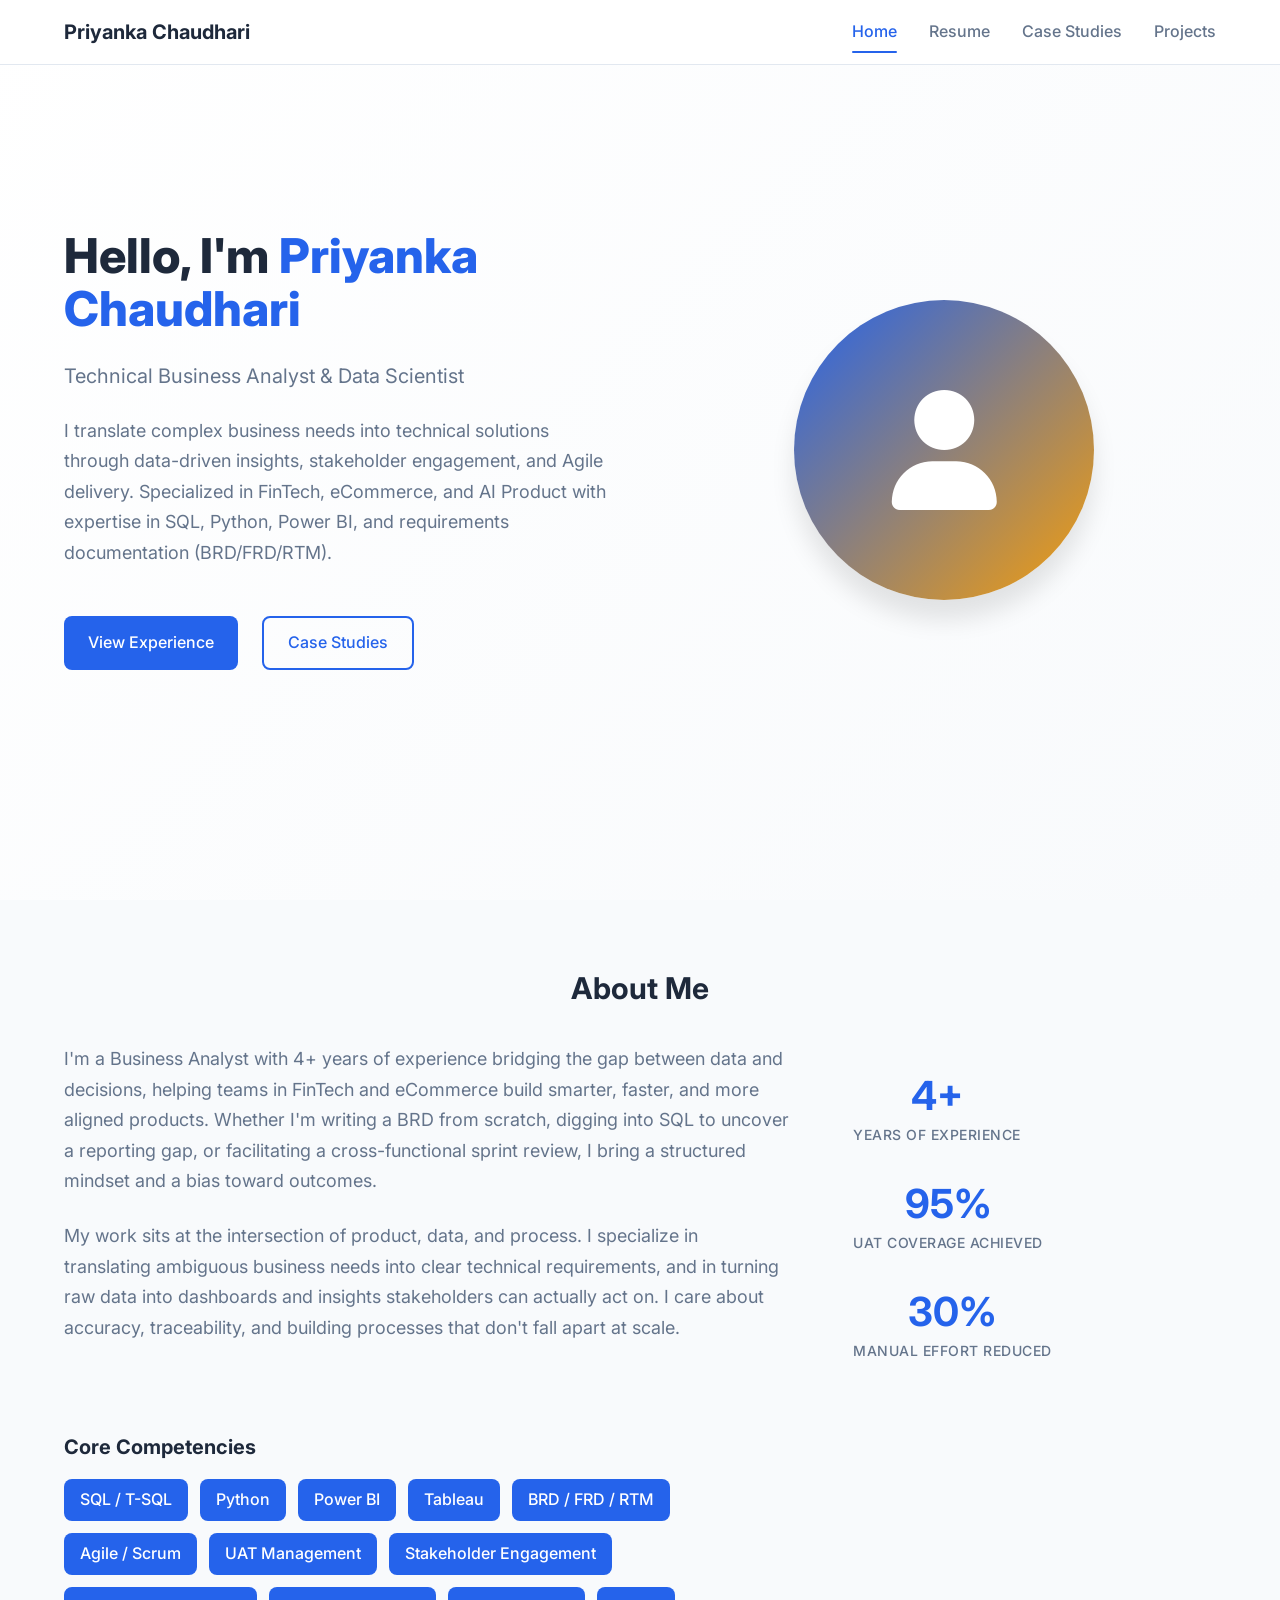
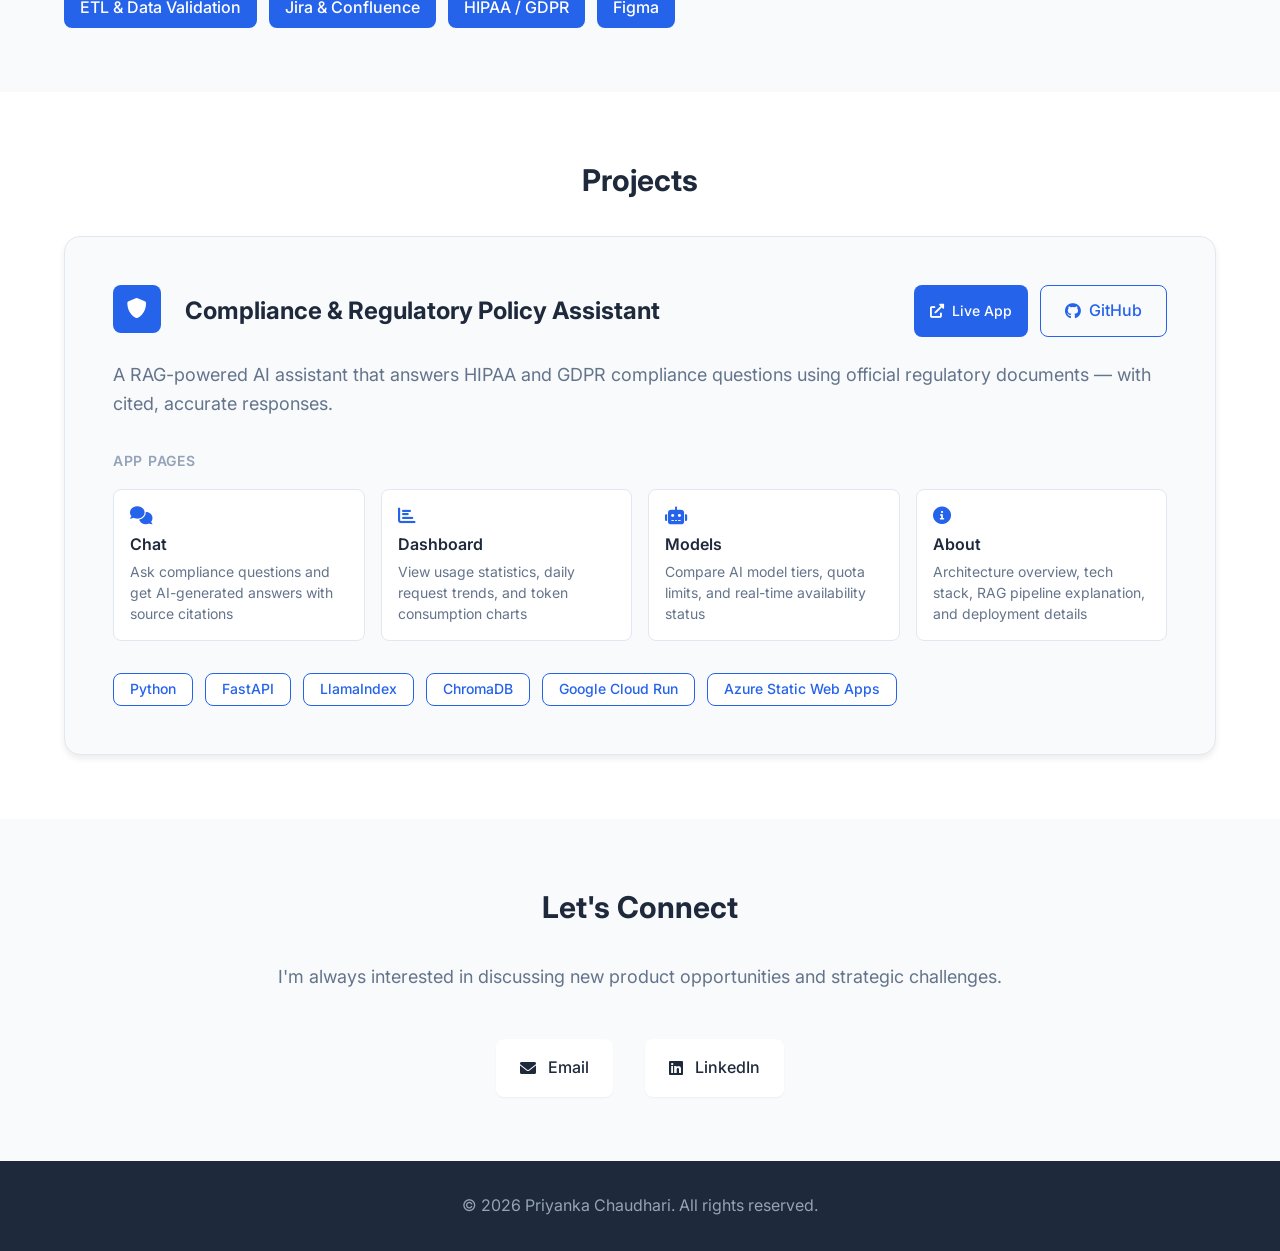
==== index.html @ 216ea52d "Add Compliance & Regulatory Policy Assistant project card" ====
﻿<!DOCTYPE html>
<html lang="en">
<head>
    <meta charset="UTF-8">
    <meta name="viewport" content="width=device-width, initial-scale=1.0">
    <title>Priyanka Chaudhari - Portfolio</title>
    <meta name="description" content="Portfolio website showcasing design work and expertise">
    
    <!-- Fonts -->
    <link href="https://fonts.googleapis.com/css2?family=Inter:wght@300;400;500;600;700&display=swap" rel="stylesheet">
    
    <!-- Icons -->
    <link href="https://cdnjs.cloudflare.com/ajax/libs/font-awesome/6.0.0/css/all.min.css" rel="stylesheet">
    
    <!-- Styles -->
    <link rel="stylesheet" href="css/style.css">
</head>
<body>
    <!-- Navigation -->
    <nav class="navbar">
        <div class="nav-container">
            <div class="nav-logo">
                <a href="index.html">Priyanka Chaudhari</a>
            </div>
            <div class="nav-menu" id="nav-menu">
                <a href="index.html" class="nav-link active">Home</a>
                <a href="resume.html" class="nav-link">Resume</a>
                <a href="case-studies.html" class="nav-link">Case Studies</a>
                <a href="#projects" class="nav-link">Projects</a>
            </div>
            <div class="hamburger" id="hamburger">
                <span class="bar"></span>
                <span class="bar"></span>
                <span class="bar"></span>
            </div>
        </div>
    </nav>

    <!-- Hero Section -->
    <section class="hero">
        <div class="hero-container">
            <div class="hero-content">
                <h1 class="hero-title">Hello, I'm <span class="highlight">Priyanka Chaudhari</span></h1>
                <p class="hero-subtitle">Technical Business Analyst & Data Scientist</p>
                <p class="hero-description">
                    I translate complex business needs into technical solutions through data-driven insights, stakeholder engagement, 
                    and Agile delivery. Specialized in FinTech, eCommerce, and AI Product with expertise in SQL, Python, Power BI, and 
                    requirements documentation (BRD/FRD/RTM).
                </p>
                <div class="hero-buttons">
                    <a href="resume.html" class="btn btn-primary">View Experience</a>
                    <a href="case-studies.html" class="btn btn-secondary">Case Studies</a>
                </div>
            </div>
            <div class="hero-image">
                <div class="profile-placeholder">
                    <i class="fas fa-user"></i>
                </div>
            </div>
        </div>
    </section>

    <!-- About Section -->
    <section class="about">
        <div class="container">
            <h2 class="section-title">About Me</h2>
            <div class="about-content">
                <div class="about-text">
                    <p>
                        I'm a Business Analyst with 4+ years of experience bridging the gap between data and decisions, helping teams in FinTech 
                        and eCommerce build smarter, faster, and more aligned products. Whether I'm writing a BRD from scratch, digging into SQL 
                        to uncover a reporting gap, or facilitating a cross-functional sprint review, I bring a structured mindset and a bias toward outcomes.
                    </p>
                    <p>
                        My work sits at the intersection of product, data, and process. I specialize in translating ambiguous business needs into clear 
                        technical requirements, and in turning raw data into dashboards and insights stakeholders can actually act on. I care about 
                        accuracy, traceability, and building processes that don't fall apart at scale.
                    </p>
                </div>
                <div class="about-stats">
                    <div class="stat-item">
                        <div class="stat-number">4+</div>
                        <div class="stat-label">Years of experience</div>
                    </div>
                    <div class="stat-item">
                        <div class="stat-number">95%</div>
                        <div class="stat-label">UAT coverage achieved</div>
                    </div>
                    <div class="stat-item">
                        <div class="stat-number">30%</div>
                        <div class="stat-label">Manual effort reduced</div>
                    </div>
                </div>
                <div class="skills">
                    <h3>Core Competencies</h3>
                    <div class="skill-tags">
                        <span class="skill-tag">SQL / T-SQL</span>
                        <span class="skill-tag">Python</span>
                        <span class="skill-tag">Power BI</span>
                        <span class="skill-tag">Tableau</span>
                        <span class="skill-tag">BRD / FRD / RTM</span>
                        <span class="skill-tag">Agile / Scrum</span>
                        <span class="skill-tag">UAT Management</span>
                        <span class="skill-tag">Stakeholder Engagement</span>
                        <span class="skill-tag">ETL &amp; Data Validation</span>
                        <span class="skill-tag">Jira &amp; Confluence</span>
                        <span class="skill-tag">HIPAA / GDPR</span>
                        <span class="skill-tag">Figma</span>
                    </div>
                </div>
            </div>
        </div>
    </section>

    <!-- Projects Section -->
    <section class="projects" id="projects">
        <div class="container">
            <h2 class="section-title">Projects</h2>
            <div class="projects-grid">

                <!-- Project: Compliance & Regulatory Policy Assistant -->
                <div class="project-card">
                    <div class="project-header">
                        <div class="project-icon">
                            <i class="fas fa-shield-alt"></i>
                        </div>
                        <div class="project-title-group">
                            <h3 class="project-title">Compliance &amp; Regulatory Policy Assistant</h3>
                            <div class="project-actions">
                                <a href="https://zealous-cliff-01e651f0f.7.azurestaticapps.net" target="_blank" rel="noopener noreferrer" class="btn btn-primary btn-sm">
                                    <i class="fas fa-external-link-alt"></i> Live App
                                </a>
                                <a href="https://github.com/chaudharisp/Compliance-AI" target="_blank" rel="noopener noreferrer" class="btn btn-outline btn-sm">
                                    <i class="fab fa-github"></i> GitHub
                                </a>
                            </div>
                        </div>
                    </div>

                    <p class="project-description">
                        A RAG-powered AI assistant that answers HIPAA and GDPR compliance questions using official regulatory documents &mdash; with cited, accurate responses.
                    </p>

                    <div class="project-subpages">
                        <h4 class="subpages-label">App Pages</h4>
                        <div class="subpages-grid">
                            <a href="https://zealous-cliff-01e651f0f.7.azurestaticapps.net/" target="_blank" rel="noopener noreferrer" class="subpage-link">
                                <i class="fas fa-comments"></i>
                                <span class="subpage-name">Chat</span>
                                <span class="subpage-desc">Ask compliance questions and get AI-generated answers with source citations</span>
                            </a>
                            <a href="https://zealous-cliff-01e651f0f.7.azurestaticapps.net/dashboard.html" target="_blank" rel="noopener noreferrer" class="subpage-link">
                                <i class="fas fa-chart-bar"></i>
                                <span class="subpage-name">Dashboard</span>
                                <span class="subpage-desc">View usage statistics, daily request trends, and token consumption charts</span>
                            </a>
                            <a href="https://zealous-cliff-01e651f0f.7.azurestaticapps.net/models.html" target="_blank" rel="noopener noreferrer" class="subpage-link">
                                <i class="fas fa-robot"></i>
                                <span class="subpage-name">Models</span>
                                <span class="subpage-desc">Compare AI model tiers, quota limits, and real-time availability status</span>
                            </a>
                            <a href="https://zealous-cliff-01e651f0f.7.azurestaticapps.net/about.html" target="_blank" rel="noopener noreferrer" class="subpage-link">
                                <i class="fas fa-info-circle"></i>
                                <span class="subpage-name">About</span>
                                <span class="subpage-desc">Architecture overview, tech stack, RAG pipeline explanation, and deployment details</span>
                            </a>
                        </div>
                    </div>

                    <div class="project-tech">
                        <span class="tech-tag">Python</span>
                        <span class="tech-tag">FastAPI</span>
                        <span class="tech-tag">LlamaIndex</span>
                        <span class="tech-tag">ChromaDB</span>
                        <span class="tech-tag">Google Cloud Run</span>
                        <span class="tech-tag">Azure Static Web Apps</span>
                    </div>
                </div>

            </div>
        </div>
    </section>

    <!-- Contact Section -->
    <section class="contact">
        <div class="container">
            <h2 class="section-title">Let's Connect</h2>
            <p class="contact-description">
                I'm always interested in discussing new product opportunities and strategic challenges.
            </p>
            <div class="contact-links">
                <a href="mailto:priyasc799@gmail.com" class="contact-link">
                    <i class="fas fa-envelope"></i>
                    Email
                </a>
                <a href="https://www.linkedin.com/in/priyanka-chaudhari29/" target="_blank" class="contact-link">
                    <i class="fab fa-linkedin"></i>
                    LinkedIn
                </a>
            </div>
        </div>
    </section>

    <!-- Footer -->
    <footer class="footer">
        <div class="container">
            <p>&copy; 2026 Priyanka Chaudhari. All rights reserved.</p>
        </div>
    </footer>

    <!-- Scripts -->
    <script src="js/script.js"></script>
</body>
</html>
---- css/style.css ----
/* Reset and Base Styles */
* {
    margin: 0;
    padding: 0;
    box-sizing: border-box;
}

:root {
    /* Colors */
    --primary-color: #2563eb;
    --primary-dark: #1d4ed8;
    --secondary-color: #64748b;
    --accent-color: #f59e0b;
    --text-primary: #1e293b;
    --text-secondary: #64748b;
    --text-muted: #94a3b8;
    --background: #ffffff;
    --background-alt: #f8fafc;
    --border-color: #e2e8f0;
    --success-color: #10b981;
    --error-color: #ef4444;
    
    /* Typography */
    --font-family: 'Inter', system-ui, -apple-system, sans-serif;
    --font-size-xs: 0.75rem;
    --font-size-sm: 0.875rem;
    --font-size-base: 1rem;
    --font-size-lg: 1.125rem;
    --font-size-xl: 1.25rem;
    --font-size-2xl: 1.5rem;
    --font-size-3xl: 1.875rem;
    --font-size-4xl: 2.25rem;
    --font-size-5xl: 3rem;
    
    /* Spacing */
    --spacing-xs: 0.5rem;
    --spacing-sm: 0.75rem;
    --spacing-md: 1rem;
    --spacing-lg: 1.5rem;
    --spacing-xl: 2rem;
    --spacing-2xl: 3rem;
    --spacing-3xl: 4rem;
    
    /* Layout */
    --container-max-width: 1200px;
    --border-radius: 0.5rem;
    --border-radius-lg: 1rem;
    --shadow-sm: 0 1px 2px rgba(0, 0, 0, 0.05);
    --shadow-md: 0 4px 6px rgba(0, 0, 0, 0.07);
    --shadow-lg: 0 10px 15px rgba(0, 0, 0, 0.1);
    --shadow-xl: 0 20px 25px rgba(0, 0, 0, 0.1);
    
    /* Transitions */
    --transition-fast: 0.15s ease-in-out;
    --transition-base: 0.25s ease-in-out;
    --transition-slow: 0.5s ease-in-out;
}

body {
    font-family: var(--font-family);
    font-size: var(--font-size-base);
    line-height: 1.6;
    color: var(--text-primary);
    background-color: var(--background);
}

/* Utility Classes */
.container {
    max-width: var(--container-max-width);
    margin: 0 auto;
    padding: 0 var(--spacing-lg);
}

.section-title {
    font-size: var(--font-size-3xl);
    font-weight: 700;
    color: var(--text-primary);
    margin-bottom: var(--spacing-xl);
    text-align: center;
}

.highlight {
    color: var(--primary-color);
}

/* Buttons */
.btn {
    display: inline-flex;
    align-items: center;
    gap: var(--spacing-xs);
    padding: var(--spacing-sm) var(--spacing-lg);
    font-size: var(--font-size-base);
    font-weight: 500;
    text-decoration: none;
    border: none;
    border-radius: var(--border-radius);
    cursor: pointer;
    transition: all var(--transition-base);
    text-align: center;
}

.btn-primary {
    background-color: var(--primary-color);
    color: white;
}

.btn-primary:hover {
    background-color: var(--primary-dark);
    transform: translateY(-1px);
    box-shadow: var(--shadow-md);
}

.btn-secondary {
    background-color: transparent;
    color: var(--primary-color);
    border: 2px solid var(--primary-color);
}

.btn-secondary:hover {
    background-color: var(--primary-color);
    color: white;
}

/* Navigation */
.navbar {
    position: fixed;
    top: 0;
    left: 0;
    right: 0;
    background: rgba(255, 255, 255, 0.95);
    backdrop-filter: blur(10px);
    border-bottom: 1px solid var(--border-color);
    z-index: 1000;
    padding: var(--spacing-md) 0;
}

.nav-container {
    max-width: var(--container-max-width);
    margin: 0 auto;
    padding: 0 var(--spacing-lg);
    display: flex;
    justify-content: space-between;
    align-items: center;
}

.nav-logo a {
    font-size: var(--font-size-xl);
    font-weight: 700;
    color: var(--text-primary);
    text-decoration: none;
}

.nav-menu {
    display: flex;
    gap: var(--spacing-xl);
}

.nav-link {
    color: var(--text-secondary);
    text-decoration: none;
    font-weight: 500;
    transition: color var(--transition-base);
    position: relative;
}

.nav-link:hover,
.nav-link.active {
    color: var(--primary-color);
}

.nav-link.active::after {
    content: '';
    position: absolute;
    bottom: -8px;
    left: 0;
    right: 0;
    height: 2px;
    background-color: var(--primary-color);
    border-radius: 1px;
}

.hamburger {
    display: none;
    flex-direction: column;
    cursor: pointer;
    gap: 4px;
}

.bar {
    width: 25px;
    height: 2px;
    background-color: var(--text-primary);
    transition: var(--transition-base);
}

/* Hero Section */
.hero {
    min-height: 100vh;
    display: flex;
    align-items: center;
    padding: var(--spacing-3xl) 0;
    background: linear-gradient(135deg, var(--background) 0%, var(--background-alt) 100%);
}

.hero-container {
    max-width: var(--container-max-width);
    margin: 0 auto;
    padding: 0 var(--spacing-lg);
    display: grid;
    grid-template-columns: 1fr 1fr;
    gap: var(--spacing-3xl);
    align-items: center;
}

.hero-title {
    font-size: var(--font-size-5xl);
    font-weight: 800;
    line-height: 1.1;
    margin-bottom: var(--spacing-lg);
}

.hero-subtitle {
    font-size: var(--font-size-xl);
    color: var(--text-secondary);
    margin-bottom: var(--spacing-lg);
}

.hero-description {
    font-size: var(--font-size-lg);
    color: var(--text-secondary);
    margin-bottom: var(--spacing-2xl);
    line-height: 1.7;
}

.hero-buttons {
    display: flex;
    gap: var(--spacing-lg);
}

.hero-image {
    display: flex;
    justify-content: center;
}

.profile-placeholder {
    width: 300px;
    height: 300px;
    background: linear-gradient(135deg, var(--primary-color), var(--accent-color));
    border-radius: 50%;
    display: flex;
    align-items: center;
    justify-content: center;
    font-size: 120px;
    color: white;
    box-shadow: var(--shadow-xl);
}

/* About Section */
.about {
    padding: var(--spacing-3xl) 0;
    background-color: var(--background-alt);
}

.about-content {
    display: grid;
    grid-template-columns: 2fr 1fr;
    gap: var(--spacing-3xl);
    margin-top: var(--spacing-xl);
}

.about-text p {
    font-size: var(--font-size-lg);
    color: var(--text-secondary);
    margin-bottom: var(--spacing-lg);
    line-height: 1.7;
}

.about-stats {
    display: flex;
    gap: var(--spacing-xl);
    margin-top: var(--spacing-xl);
    flex-wrap: wrap;
}

.about-stats .stat-item {
    text-align: center;
    min-width: 100px;
}

.about-stats .stat-number {
    font-size: 2.5rem;
    font-weight: 700;
    color: var(--primary-color);
    line-height: 1;
}

.about-stats .stat-label {
    font-size: var(--font-size-sm);
    color: var(--text-secondary);
    margin-top: 0.25rem;
}

.skills h3 {
    font-size: var(--font-size-xl);
    margin-bottom: var(--spacing-md);
    color: var(--text-primary);
}

.skill-tags {
    display: flex;
    flex-wrap: wrap;
    gap: var(--spacing-sm);
}

.skill-tag {
    background-color: var(--primary-color);
    color: white;
    padding: var(--spacing-xs) var(--spacing-md);
    border-radius: var(--border-radius);
    font-size: var(--font-size-base);
    font-weight: 500;
}

/* Featured Work Section */
.featured-work {
    padding: var(--spacing-3xl) 0;
}

.work-grid {
    display: grid;
    grid-template-columns: repeat(auto-fit, minmax(350px, 1fr));
    gap: var(--spacing-2xl);
    margin-top: var(--spacing-xl);
}

.work-item {
    background: var(--background);
    border-radius: var(--border-radius-lg);
    overflow: hidden;
    box-shadow: var(--shadow-md);
    transition: transform var(--transition-base);
}

.work-item:hover {
    transform: translateY(-4px);
    box-shadow: var(--shadow-xl);
}

.work-image {
    height: 200px;
    position: relative;
}

.work-placeholder {
    width: 100%;
    height: 100%;
    background: linear-gradient(135deg, var(--border-color), var(--background-alt));
    display: flex;
    align-items: center;
    justify-content: center;
    font-size: 40px;
    color: var(--text-muted);
}

.work-content {
    padding: var(--spacing-lg);
}

.work-content h3 {
    font-size: var(--font-size-xl);
    margin-bottom: var(--spacing-sm);
    color: var(--text-primary);
}

.work-content p {
    color: var(--text-secondary);
    line-height: 1.6;
}

/* Analytics Section */
.analytics {
    padding: var(--spacing-3xl) 0;
    background-color: var(--background);
}

.analytics-grid {
    display: grid;
    grid-template-columns: repeat(auto-fit, minmax(200px, 1fr));
    gap: var(--spacing-xl);
    margin-bottom: var(--spacing-3xl);
}

.stat-card {
    background: var(--background-alt);
    border-radius: var(--border-radius-lg);
    padding: var(--spacing-xl);
    text-align: center;
    box-shadow: var(--shadow-md);
    transition: transform var(--transition-base);
}

.stat-card:hover {
    transform: translateY(-2px);
    box-shadow: var(--shadow-lg);
}

.stat-number {
    font-size: var(--font-size-3xl);
    font-weight: 700;
    color: var(--primary-color);
    margin-bottom: var(--spacing-xs);
}

.stat-label {
    color: var(--text-secondary);
    font-size: var(--font-size-sm);
    font-weight: 500;
    text-transform: uppercase;
    letter-spacing: 0.5px;
}

.visitor-map {
    margin-top: var(--spacing-3xl);
}

.visitor-map h3 {
    text-align: center;
    margin-bottom: var(--spacing-xl);
    color: var(--text-primary);
}

.map-container {
    background: var(--background-alt);
    border-radius: var(--border-radius-lg);
    padding: var(--spacing-2xl);
    min-height: 400px;
    display: flex;
    align-items: center;
    justify-content: center;
}

.map-placeholder {
    text-align: center;
    color: var(--text-secondary);
}

.map-placeholder i {
    font-size: 4rem;
    margin-bottom: var(--spacing-lg);
    color: var(--primary-color);
}

.prd-link {
    color: var(--primary-color);
    text-decoration: none;
    font-weight: 500;
    font-size: var(--font-size-sm);
}

.prd-link:hover {
    text-decoration: underline;
}

.project-links {
    display: flex;
    flex-wrap: wrap;
    gap: 0.5rem;
    margin-top: 0.75rem;
}

/* Projects Section */
.projects {
    padding: var(--spacing-3xl) 0;
    background-color: var(--background);
}

.projects-grid {
    display: flex;
    flex-direction: column;
    gap: var(--spacing-2xl);
    margin-top: var(--spacing-xl);
}

.project-card {
    background: var(--background-alt);
    border-radius: var(--border-radius-lg);
    padding: var(--spacing-2xl);
    box-shadow: var(--shadow-md);
    border: 1px solid var(--border-color);
    transition: box-shadow var(--transition-base);
}

.project-card:hover {
    box-shadow: var(--shadow-xl);
}

.project-header {
    display: flex;
    align-items: flex-start;
    gap: var(--spacing-lg);
    margin-bottom: var(--spacing-lg);
}

.project-icon {
    flex-shrink: 0;
    width: 3rem;
    height: 3rem;
    background: var(--primary-color);
    border-radius: var(--border-radius);
    display: flex;
    align-items: center;
    justify-content: center;
    color: white;
    font-size: var(--font-size-xl);
}

.project-title-group {
    flex: 1;
    display: flex;
    align-items: center;
    flex-wrap: wrap;
    gap: var(--spacing-md);
}

.project-title {
    font-size: var(--font-size-2xl);
    font-weight: 700;
    color: var(--text-primary);
    flex: 1;
    min-width: 200px;
}

.project-actions {
    display: flex;
    gap: var(--spacing-sm);
    flex-shrink: 0;
}

.btn-sm {
    padding: 0.375rem var(--spacing-md);
    font-size: var(--font-size-sm);
}

.btn-outline {
    background: transparent;
    color: var(--primary-color);
    border: 1.5px solid var(--primary-color);
    display: inline-flex;
    align-items: center;
    gap: var(--spacing-xs);
    padding: var(--spacing-sm) var(--spacing-lg);
    font-size: var(--font-size-base);
    font-weight: 500;
    text-decoration: none;
    border-radius: var(--border-radius);
    cursor: pointer;
    transition: all var(--transition-base);
}

.btn-outline:hover {
    background: var(--primary-color);
    color: white;
}

.project-description {
    font-size: var(--font-size-lg);
    color: var(--text-secondary);
    line-height: 1.7;
    margin-bottom: var(--spacing-xl);
}

.project-subpages {
    margin-bottom: var(--spacing-xl);
}

.subpages-label {
    font-size: var(--font-size-sm);
    font-weight: 600;
    text-transform: uppercase;
    letter-spacing: 0.05em;
    color: var(--text-muted);
    margin-bottom: var(--spacing-md);
}

.subpages-grid {
    display: grid;
    grid-template-columns: repeat(auto-fit, minmax(220px, 1fr));
    gap: var(--spacing-md);
}

.subpage-link {
    display: flex;
    flex-direction: column;
    gap: 0.25rem;
    padding: var(--spacing-md);
    background: var(--background);
    border: 1px solid var(--border-color);
    border-radius: var(--border-radius);
    text-decoration: none;
    transition: all var(--transition-base);
}

.subpage-link:hover {
    border-color: var(--primary-color);
    box-shadow: var(--shadow-md);
    transform: translateY(-2px);
}

.subpage-link i {
    font-size: var(--font-size-lg);
    color: var(--primary-color);
    margin-bottom: 0.25rem;
}

.subpage-name {
    font-size: var(--font-size-base);
    font-weight: 600;
    color: var(--text-primary);
}

.subpage-desc {
    font-size: var(--font-size-sm);
    color: var(--text-secondary);
    line-height: 1.5;
}

.project-tech {
    display: flex;
    flex-wrap: wrap;
    gap: var(--spacing-sm);
}

.tech-tag {
    background: var(--background);
    color: var(--primary-color);
    border: 1px solid var(--primary-color);
    padding: 0.25rem var(--spacing-md);
    border-radius: var(--border-radius);
    font-size: var(--font-size-sm);
    font-weight: 500;
}

/* Contact Section */
.contact {
    padding: var(--spacing-3xl) 0;
    background-color: var(--background-alt);
}

.contact-description {
    text-align: center;
    font-size: var(--font-size-lg);
    color: var(--text-secondary);
    margin-bottom: var(--spacing-2xl);
}

.contact-links {
    display: flex;
    justify-content: center;
    gap: var(--spacing-xl);
}

.contact-link {
    display: flex;
    align-items: center;
    gap: var(--spacing-sm);
    padding: var(--spacing-md) var(--spacing-lg);
    background: var(--background);
    color: var(--text-primary);
    text-decoration: none;
    border-radius: var(--border-radius);
    box-shadow: var(--shadow-sm);
    transition: all var(--transition-base);
    font-weight: 500;
}

.contact-link:hover {
    box-shadow: var(--shadow-md);
    transform: translateY(-2px);
    color: var(--primary-color);
}

/* Footer */
.footer {
    padding: var(--spacing-xl) 0;
    background-color: var(--text-primary);
    color: white;
    text-align: center;
}

.footer p {
    color: var(--text-muted);
}

/* Resume Styles */
.resume-header {
    padding: var(--spacing-3xl) 0 var(--spacing-2xl);
    background: linear-gradient(135deg, var(--primary-color), var(--primary-dark));
    color: white;
    margin-top: 80px;
}

.resume-intro {
    text-align: center;
}

.resume-intro h1 {
    font-size: var(--font-size-4xl);
    margin-bottom: var(--spacing-lg);
}

.resume-intro p {
    font-size: var(--font-size-lg);
    margin-bottom: var(--spacing-xl);
    opacity: 0.9;
}

.download-btn {
    background: rgba(255, 255, 255, 0.2);
    color: white;
    border: 2px solid rgba(255, 255, 255, 0.3);
}

.download-btn:hover {
    background: rgba(255, 255, 255, 0.3);
    border-color: rgba(255, 255, 255, 0.5);
}

.resume-content {
    padding: var(--spacing-3xl) 0;
}

.resume-grid {
    display: grid;
    grid-template-columns: 1fr 2fr;
    gap: var(--spacing-3xl);
}

.resume-section {
    margin-bottom: var(--spacing-2xl);
}

.resume-section:last-child {
    margin-bottom: 0;
}

.resume-section .section-title {
    font-size: var(--font-size-xl);
    margin-bottom: var(--spacing-lg);
    text-align: left;
    color: var(--primary-color);
    border-bottom: 2px solid var(--border-color);
    padding-bottom: var(--spacing-xs);
}

/* Resume Left Column */
.resume-left {
    background: var(--background-alt);
    padding: var(--spacing-2xl);
    border-radius: var(--border-radius-lg);
    height: fit-content;
}

.resume-name {
    font-size: var(--font-size-2xl);
    font-weight: 700;
    margin-bottom: var(--spacing-xs);
    text-align: center;
}

.resume-title {
    font-size: var(--font-size-lg);
    color: var(--text-secondary);
    text-align: center;
    margin-bottom: var(--spacing-xl);
}

.profile-photo .profile-placeholder {
    width: 150px;
    height: 150px;
    margin: 0 auto var(--spacing-lg);
    font-size: 60px;
}

.contact-info {
    margin-bottom: var(--spacing-xl);
}

.contact-item {
    display: flex;
    align-items: center;
    gap: var(--spacing-sm);
    margin-bottom: var(--spacing-sm);
    font-size: var(--font-size-sm);
    color: var(--text-secondary);
}

.contact-item i {
    width: 16px;
    color: var(--primary-color);
}

.skill-category {
    margin-bottom: var(--spacing-lg);
}

.skill-category h4 {
    font-size: var(--font-size-base);
    font-weight: 600;
    margin-bottom: var(--spacing-sm);
    color: var(--text-primary);
}

.skill-list {
    list-style: none;
}

.skill-list li {
    font-size: var(--font-size-sm);
    color: var(--text-secondary);
    margin-bottom: var(--spacing-xs);
    padding-left: var(--spacing-sm);
    position: relative;
}

.skill-list li::before {
    content: '•';
    color: var(--primary-color);
    position: absolute;
    left: 0;
}

.language-item {
    display: flex;
    justify-content: space-between;
    margin-bottom: var(--spacing-xs);
    font-size: var(--font-size-sm);
}

.language {
    color: var(--text-primary);
    font-weight: 500;
}

.proficiency {
    color: var(--text-secondary);
}

/* Resume Right Column */
.resume-right .resume-section p {
    color: var(--text-secondary);
    line-height: 1.7;
    margin-bottom: var(--spacing-lg);
}

.experience-item,
.education-item,
.certification-item,
.project-item {
    margin-bottom: var(--spacing-xl);
    padding-bottom: var(--spacing-lg);
    border-bottom: 1px solid var(--border-color);
}

.experience-item:last-child,
.education-item:last-child,
.certification-item:last-child,
.project-item:last-child {
    border-bottom: none;
    margin-bottom: 0;
}

.experience-header,
.education-header {
    display: flex;
    justify-content: space-between;
    align-items: flex-start;
    margin-bottom: var(--spacing-xs);
}

.job-title,
.degree,
.cert-name,
.project-name {
    font-size: var(--font-size-lg);
    font-weight: 600;
    color: var(--text-primary);
}

.job-period,
.education-period {
    font-size: var(--font-size-sm);
    color: var(--text-muted);
    font-weight: 500;
}

.company,
.school,
.cert-issuer {
    color: var(--text-secondary);
    margin-bottom: var(--spacing-sm);
    font-weight: 500;
}

.job-responsibilities {
    list-style: none;
    margin-top: var(--spacing-sm);
}

.job-responsibilities li {
    color: var(--text-secondary);
    margin-bottom: var(--spacing-xs);
    padding-left: var(--spacing-md);
    position: relative;
    line-height: 1.6;
}

.job-responsibilities li::before {
    content: '▸';
    color: var(--primary-color);
    position: absolute;
    left: 0;
}

.education-details {
    color: var(--text-muted);
    font-size: var(--font-size-sm);
    font-style: italic;
}

.project-description {
    color: var(--text-secondary);
    line-height: 1.6;
    margin-top: var(--spacing-xs);
}

/* Blog Styles */
.blog-header {
    padding: var(--spacing-3xl) 0 var(--spacing-2xl);
    background: linear-gradient(135deg, var(--background) 0%, var(--background-alt) 100%);
    margin-top: 80px;
}

.blog-intro {
    text-align: center;
}

.blog-intro h1 {
    font-size: var(--font-size-4xl);
    margin-bottom: var(--spacing-lg);
}

.blog-intro p {
    font-size: var(--font-size-lg);
    color: var(--text-secondary);
}

.blog-content {
    padding: var(--spacing-3xl) 0;
}

.blog-content .container {
    display: grid;
    grid-template-columns: 2fr 1fr;
    gap: var(--spacing-3xl);
}

.blog-grid {
    display: grid;
    gap: var(--spacing-2xl);
}

.blog-post {
    background: var(--background);
    border-radius: var(--border-radius-lg);
    overflow: hidden;
    box-shadow: var(--shadow-md);
    transition: transform var(--transition-base);
    display: grid;
    grid-template-columns: 300px 1fr;
    align-items: center;
}

.blog-post:hover {
    transform: translateY(-2px);
    box-shadow: var(--shadow-lg);
}

.blog-post.featured {
    grid-template-columns: 1fr;
    margin-bottom: var(--spacing-xl);
}

.post-image {
    height: 200px;
    position: relative;
}

.featured .post-image {
    height: 300px;
}

.post-placeholder {
    width: 100%;
    height: 100%;
    background: linear-gradient(135deg, var(--border-color), var(--background-alt));
    display: flex;
    align-items: center;
    justify-content: center;
    font-size: 40px;
    color: var(--text-muted);
}

.post-category {
    position: absolute;
    top: var(--spacing-md);
    left: var(--spacing-md);
    background: var(--primary-color);
    color: white;
    padding: var(--spacing-xs) var(--spacing-sm);
    border-radius: var(--border-radius);
    font-size: var(--font-size-xs);
    font-weight: 600;
    text-transform: uppercase;
}

.post-content {
    padding: var(--spacing-lg);
}

.post-meta {
    display: flex;
    gap: var(--spacing-lg);
    margin-bottom: var(--spacing-sm);
    font-size: var(--font-size-xs);
    color: var(--text-muted);
}

.post-meta span {
    display: flex;
    align-items: center;
    gap: var(--spacing-xs);
}

.post-title {
    margin-bottom: var(--spacing-sm);
}

.post-title a {
    color: var(--text-primary);
    text-decoration: none;
    font-weight: 600;
}

.featured .post-title {
    font-size: var(--font-size-2xl);
}

.blog-post:not(.featured) .post-title {
    font-size: var(--font-size-lg);
}

.post-title a:hover {
    color: var(--primary-color);
}

.post-excerpt {
    color: var(--text-secondary);
    line-height: 1.6;
    margin-bottom: var(--spacing-md);
}

.read-more {
    color: var(--primary-color);
    text-decoration: none;
    font-weight: 500;
    font-size: var(--font-size-sm);
    display: inline-flex;
    align-items: center;
    gap: var(--spacing-xs);
    transition: gap var(--transition-fast);
}

.read-more:hover {
    gap: var(--spacing-sm);
}

/* Blog Sidebar */
.blog-sidebar {
    background: var(--background-alt);
    padding: var(--spacing-2xl);
    border-radius: var(--border-radius-lg);
    height: fit-content;
}

.sidebar-widget {
    margin-bottom: var(--spacing-2xl);
}

.sidebar-widget:last-child {
    margin-bottom: 0;
}

.sidebar-widget h3 {
    font-size: var(--font-size-lg);
    margin-bottom: var(--spacing-lg);
    color: var(--text-primary);
}

.category-list,
.recent-posts {
    list-style: none;
}

.category-list li,
.recent-posts li {
    margin-bottom: var(--spacing-sm);
}

.category-list a {
    color: var(--text-secondary);
    text-decoration: none;
    display: flex;
    justify-content: space-between;
    padding: var(--spacing-xs) 0;
    transition: color var(--transition-base);
}

.category-list a:hover {
    color: var(--primary-color);
}

.count {
    color: var(--text-muted);
    font-size: var(--font-size-sm);
}

.recent-posts li {
    padding-bottom: var(--spacing-sm);
    border-bottom: 1px solid var(--border-color);
}

.recent-posts li:last-child {
    border-bottom: none;
    margin-bottom: 0;
}

.recent-posts a {
    color: var(--text-primary);
    text-decoration: none;
    font-weight: 500;
    font-size: var(--font-size-sm);
    line-height: 1.4;
}

.recent-posts a:hover {
    color: var(--primary-color);
}

.recent-date {
    color: var(--text-muted);
    font-size: var(--font-size-xs);
    display: block;
    margin-top: var(--spacing-xs);
}

.tag-cloud {
    display: flex;
    flex-wrap: wrap;
    gap: var(--spacing-xs);
}

.tag {
    background: var(--background);
    color: var(--text-secondary);
    padding: var(--spacing-xs) var(--spacing-sm);
    border-radius: var(--border-radius);
    text-decoration: none;
    font-size: var(--font-size-xs);
    transition: all var(--transition-base);
}

.tag:hover {
    background: var(--primary-color);
    color: white;
}

/* Newsletter Section */
.newsletter {
    padding: var(--spacing-3xl) 0;
    background: var(--primary-color);
    color: white;
}

.newsletter-content {
    text-align: center;
}

.newsletter h2 {
    font-size: var(--font-size-3xl);
    margin-bottom: var(--spacing-lg);
}

.newsletter p {
    font-size: var(--font-size-lg);
    margin-bottom: var(--spacing-2xl);
    opacity: 0.9;
}

.newsletter-form {
    display: flex;
    justify-content: center;
    gap: var(--spacing-md);
    max-width: 500px;
    margin: 0 auto;
}

.newsletter-form input {
    flex: 1;
    padding: var(--spacing-sm) var(--spacing-md);
    border: none;
    border-radius: var(--border-radius);
    font-size: var(--font-size-base);
}

.newsletter-form input:focus {
    outline: none;
    box-shadow: 0 0 0 3px rgba(255, 255, 255, 0.3);
}

.newsletter-form .btn {
    background: white;
    color: var(--primary-color);
}

.newsletter-form .btn:hover {
    background: var(--background-alt);
}

/* Responsive Design */
@media (max-width: 768px) {
    :root {
        --font-size-5xl: 2.25rem;
        --font-size-4xl: 1.875rem;
        --font-size-3xl: 1.5rem;
        --spacing-3xl: 2rem;
    }
    
    .hamburger {
        display: flex;
    }
    
    .nav-menu {
        position: fixed;
        top: 80px;
        left: -100%;
        width: 100%;
        height: calc(100vh - 80px);
        background: var(--background);
        flex-direction: column;
        align-items: center;
        justify-content: flex-start;
        padding-top: var(--spacing-3xl);
        transition: left var(--transition-base);
        box-shadow: var(--shadow-lg);
    }
    
    .nav-menu.active {
        left: 0;
    }
    
    .nav-link {
        font-size: var(--font-size-lg);
        padding: var(--spacing-md) 0;
    }
    
    .hero-container {
        grid-template-columns: 1fr;
        gap: var(--spacing-2xl);
        text-align: center;
    }
    
    .hero-buttons {
        justify-content: center;
        flex-wrap: wrap;
    }
    
    .about-content {
        grid-template-columns: 1fr;
        gap: var(--spacing-2xl);
    }
    
    .work-grid {
        grid-template-columns: 1fr;
    }
    
    .contact-links {
        flex-direction: column;
        align-items: center;
    }
    
    .resume-grid {
        grid-template-columns: 1fr;
        gap: var(--spacing-2xl);
    }
    
    .resume-left {
        order: 2;
    }
    
    .resume-right {
        order: 1;
    }
    
    .experience-header,
    .education-header {
        flex-direction: column;
        align-items: flex-start;
        gap: var(--spacing-xs);
    }
    
    .blog-content .container {
        grid-template-columns: 1fr;
    }
    
    .blog-sidebar {
        order: -1;
        margin-bottom: var(--spacing-2xl);
    }
    
    .blog-post {
        grid-template-columns: 1fr;
    }
    
    .post-image {
        height: 200px;
    }
    
    .newsletter-form {
        flex-direction: column;
        gap: var(--spacing-md);
    }
}

@media (max-width: 480px) {
    .container {
        padding: 0 var(--spacing-md);
    }
    
    .nav-container {
        padding: 0 var(--spacing-md);
    }
    
    .hero-title {
        font-size: var(--font-size-4xl);
    }
    
    .profile-placeholder {
        width: 250px;
        height: 250px;
        font-size: 100px;
    }
    
    .skill-tags {
        justify-content: center;
    }
    
    .resume-left {
        padding: var(--spacing-lg);
    }
    
    .blog-sidebar {
        padding: var(--spacing-lg);
    }
}

/* Map statistics styling */
.map-stats {
    display: flex;
    flex-direction: column;
    gap: 12px;
}

.country-stat {
    display: flex;
    justify-content: space-between;
    align-items: center;
    padding: 10px 15px;
    background: rgba(var(--accent-color-rgb), 0.1);
    border-radius: 6px;
    border-left: 3px solid var(--accent-color);
}

.country-stat .country {
    font-weight: 500;
}

.country-stat .percentage {
    font-weight: 600;
    color: var(--accent-color);
}

/* PRD Modal */
.prd-modal {
    position: fixed;
    top: 0;
    left: 0;
    width: 100vw;
    height: 100vh;
    background: rgba(0, 0, 0, 0.8);
    display: flex;
    align-items: center;
    justify-content: center;
    z-index: 1000;
    animation: fadeIn 0.3s ease;
}

.modal-content {
    background: var(--bg-color);
    border-radius: 12px;
    box-shadow: 0 20px 40px rgba(0, 0, 0, 0.3);
    max-width: 500px;
    width: 90%;
    max-height: 80vh;
    overflow: hidden;
    animation: slideIn 0.3s ease;
}

.modal-header {
    padding: 20px 25px;
    border-bottom: 1px solid var(--border-color);
    display: flex;
    justify-content: space-between;
    align-items: center;
    background: var(--surface-color);
}

.modal-header h3 {
    margin: 0;
    color: var(--text-primary);
}

.modal-close {
    background: none;
    border: none;
    font-size: 24px;
    cursor: pointer;
    color: var(--text-secondary);
    padding: 0;
    width: 30px;
    height: 30px;
    display: flex;
    align-items: center;
    justify-content: center;
    border-radius: 50%;
    transition: all 0.2s ease;
}

.modal-close:hover {
    background: var(--accent-color);
    color: white;
}

.modal-body {
    padding: 25px;
}

.modal-body h4 {
    margin: 0 0 15px 0;
    color: var(--accent-color);
}

.modal-body p {
    color: var(--text-secondary);
    line-height: 1.6;
    margin-bottom: 25px;
}

.prd-actions {
    display: flex;
    gap: 15px;
    flex-wrap: wrap;
}

.prd-actions .btn {
    flex: 1;
    min-width: 140px;
    text-align: center;
    padding: 12px 20px;
    text-decoration: none;
    border-radius: 6px;
    font-weight: 500;
    transition: all 0.2s ease;
    display: flex;
    align-items: center;
    justify-content: center;
    gap: 8px;
}

.prd-actions .btn-primary {
    background: var(--accent-color);
    color: white;
}

.prd-actions .btn-primary:hover {
    background: var(--accent-hover);
    transform: translateY(-2px);
}

.prd-actions .btn-secondary {
    background: var(--surface-color);
    color: var(--text-primary);
    border: 1px solid var(--border-color);
}

.prd-actions .btn-secondary:hover {
    background: var(--border-color);
    transform: translateY(-2px);
}

@keyframes fadeIn {
    from { opacity: 0; }
    to { opacity: 1; }
}

@keyframes slideIn {
    from { 
        opacity: 0;
        transform: translateY(-30px) scale(0.95);
    }
    to { 
        opacity: 1;
        transform: translateY(0) scale(1);
    }
}

/* Notification system */
.notification {
    position: fixed;
    top: 20px;
    right: 20px;
    background: var(--surface-color);
    border-radius: 8px;
    box-shadow: 0 4px 12px rgba(0, 0, 0, 0.2);
    z-index: 1001;
    min-width: 300px;
    max-width: 400px;
    animation: slideInRight 0.3s ease;
}

.notification-success {
    border-left: 4px solid #10b981;
}

.notification-error {
    border-left: 4px solid #ef4444;
}

.notification-info {
    border-left: 4px solid var(--accent-color);
}

.notification-content {
    padding: 15px 20px;
    display: flex;
    align-items: center;
    gap: 12px;
}

.notification-icon {
    font-size: 18px;
    flex-shrink: 0;
}

.notification-message {
    color: var(--text-primary);
    font-size: 14px;
    line-height: 1.4;
}

@keyframes slideInRight {
    from {
        opacity: 0;
        transform: translateX(100%);
    }
    to {
        opacity: 1;
        transform: translateX(0);
    }
}

/* Blog Post Page Styles */
.blog-post-page {
    padding: var(--spacing-2xl) 0;
}

.post-header {
    text-align: center;
    max-width: 800px;
    margin: 0 auto var(--spacing-3xl);
    padding: 0 var(--spacing-md);
}

.post-header .post-meta {
    display: flex;
    justify-content: center;
    gap: var(--spacing-lg);
    margin-bottom: var(--spacing-lg);
    font-size: var(--font-size-sm);
    color: var(--text-muted);
}

.post-header .post-category {
    position: static;
    background: var(--primary-color);
    color: white;
    padding: var(--spacing-xs) var(--spacing-md);
    border-radius: var(--border-radius);
    font-size: var(--font-size-xs);
    font-weight: 600;
    text-transform: uppercase;
}

.post-header .post-title {
    font-size: var(--font-size-4xl);
    font-weight: 700;
    color: var(--text-primary);
    margin-bottom: var(--spacing-md);
    line-height: 1.2;
}

.post-subtitle {
    font-size: var(--font-size-xl);
    color: var(--text-secondary);
    font-weight: 400;
    margin-bottom: var(--spacing-xl);
    line-height: 1.4;
}

.post-navigation {
    margin-top: var(--spacing-xl);
}

.back-to-blog {
    color: var(--primary-color);
    text-decoration: none;
    font-weight: 500;
    display: inline-flex;
    align-items: center;
    gap: var(--spacing-sm);
    transition: color var(--transition-fast);
}

.back-to-blog:hover {
    color: var(--primary-dark);
}

.post-content-wrapper {
    display: grid;
    grid-template-columns: 1fr 300px;
    gap: var(--spacing-3xl);
    max-width: var(--container-max-width);
    margin: 0 auto;
    padding: 0 var(--spacing-md);
}

.post-main-content {
    max-width: none;
}

.content-section {
    margin-bottom: var(--spacing-2xl);
}

.content-section h2 {
    font-size: var(--font-size-2xl);
    font-weight: 600;
    color: var(--text-primary);
    margin-bottom: var(--spacing-lg);
    line-height: 1.3;
}

.content-section h3 {
    font-size: var(--font-size-xl);
    font-weight: 600;
    color: var(--text-primary);
    margin-bottom: var(--spacing-md);
    margin-top: var(--spacing-xl);
}

.content-section h4 {
    font-size: var(--font-size-lg);
    font-weight: 600;
    color: var(--text-primary);
    margin-bottom: var(--spacing-sm);
    margin-top: var(--spacing-lg);
}

.content-section p {
    color: var(--text-secondary);
    line-height: 1.7;
    margin-bottom: var(--spacing-md);
    font-size: var(--font-size-base);
}

.content-section ul, .content-section ol {
    margin: var(--spacing-md) 0 var(--spacing-lg) var(--spacing-lg);
    color: var(--text-secondary);
    line-height: 1.6;
}

.content-section li {
    margin-bottom: var(--spacing-xs);
}

.content-section li strong {
    color: var(--text-primary);
}

.tip-box, .warning-box, .code-block {
    background: var(--background-alt);
    border-radius: var(--border-radius);
    padding: var(--spacing-lg);
    margin: var(--spacing-xl) 0;
    border-left: 4px solid var(--primary-color);
}

.tip-box h4, .warning-box h4, .code-block h4 {
    display: flex;
    align-items: center;
    gap: var(--spacing-sm);
    margin-bottom: var(--spacing-sm);
    color: var(--text-primary);
    font-size: var(--font-size-base);
}

.warning-box {
    border-left-color: var(--error-color);
    background: #fef2f2;
}

.code-block {
    border-left-color: var(--accent-color);
    font-family: 'Monaco', 'Menlo', 'Ubuntu Mono', monospace;
}

.post-sidebar {
    background: var(--background-alt);
    border-radius: var(--border-radius-lg);
    padding: var(--spacing-xl);
    height: fit-content;
    position: sticky;
    top: var(--spacing-xl);
}

.sidebar-section {
    margin-bottom: var(--spacing-xl);
}

.sidebar-section:last-child {
    margin-bottom: 0;
}

.sidebar-section h3 {
    font-size: var(--font-size-lg);
    font-weight: 600;
    color: var(--text-primary);
    margin-bottom: var(--spacing-md);
}

.table-of-contents, .related-posts, .tools-list {
    list-style: none;
    margin: 0;
    padding: 0;
}

.table-of-contents li, .related-posts li {
    margin-bottom: var(--spacing-xs);
}

.table-of-contents a, .related-posts a {
    color: var(--text-secondary);
    text-decoration: none;
    font-size: var(--font-size-sm);
    transition: color var(--transition-fast);
}

.table-of-contents a:hover, .related-posts a:hover {
    color: var(--primary-color);
}

.tools-list li {
    display: flex;
    align-items: center;
    gap: var(--spacing-sm);
    margin-bottom: var(--spacing-sm);
    font-size: var(--font-size-sm);
    color: var(--text-secondary);
}

.post-footer {
    max-width: var(--container-max-width);
    margin: var(--spacing-3xl) auto 0;
    padding: var(--spacing-xl) var(--spacing-md) 0;
    border-top: 1px solid var(--border-color);
}

.post-tags, .post-share {
    margin-bottom: var(--spacing-xl);
}

.post-tags h4, .post-share h4 {
    font-size: var(--font-size-base);
    font-weight: 600;
    color: var(--text-primary);
    margin-bottom: var(--spacing-sm);
}

.tag {
    display: inline-block;
    background: var(--background-alt);
    color: var(--text-secondary);
    padding: var(--spacing-xs) var(--spacing-sm);
    border-radius: var(--border-radius);
    font-size: var(--font-size-xs);
    margin-right: var(--spacing-xs);
    margin-bottom: var(--spacing-xs);
    text-decoration: none;
    transition: background var(--transition-fast);
}

.tag:hover {
    background: var(--border-color);
}

.share-buttons {
    display: flex;
    gap: var(--spacing-sm);
}

.share-btn {
    display: flex;
    align-items: center;
    justify-content: center;
    width: 40px;
    height: 40px;
    border-radius: 50%;
    text-decoration: none;
    color: white;
    transition: transform var(--transition-fast);
}

.share-btn:hover {
    transform: translateY(-2px);
}

.share-btn.twitter {
    background: #1da1f2;
}

.share-btn.linkedin {
    background: #0077b5;
}

.share-btn.facebook {
    background: #4267b2;
}

.post-navigation-footer {
    text-align: center;
    padding-top: var(--spacing-xl);
}

/* Responsive Design for Blog Posts */
@media (max-width: 1024px) {
    .post-content-wrapper {
        grid-template-columns: 1fr;
        gap: var(--spacing-xl);
    }
    
    .post-sidebar {
        position: static;
        order: -1;
    }
}

@media (max-width: 768px) {
    .post-header .post-title {
        font-size: var(--font-size-3xl);
    }
    
    .post-subtitle {
        font-size: var(--font-size-lg);
    }
    
    .post-header .post-meta {
        flex-direction: column;
        gap: var(--spacing-sm);
        align-items: center;
    }
    
    .content-section h2 {
        font-size: var(--font-size-xl);
    }
    
    .post-sidebar {
        padding: var(--spacing-md);
    }
    
    .share-buttons {
        justify-content: center;
    }
}
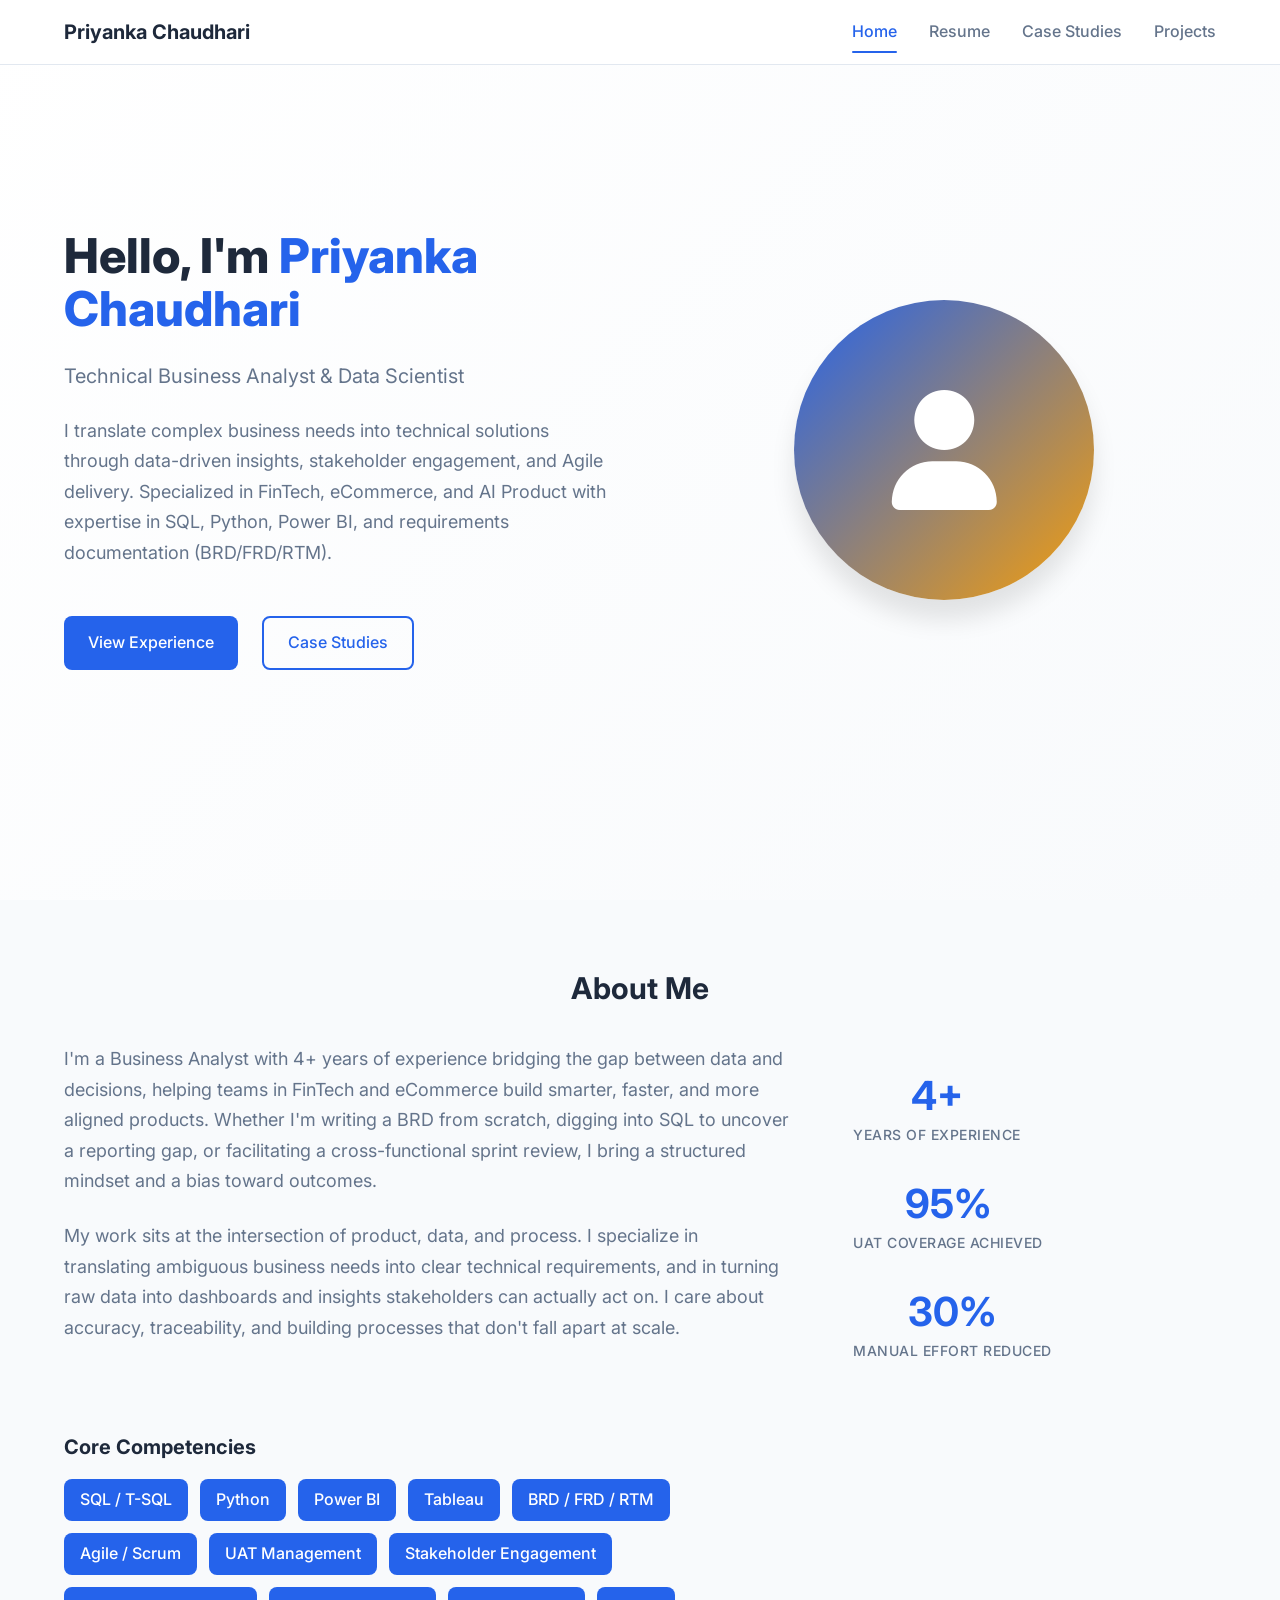
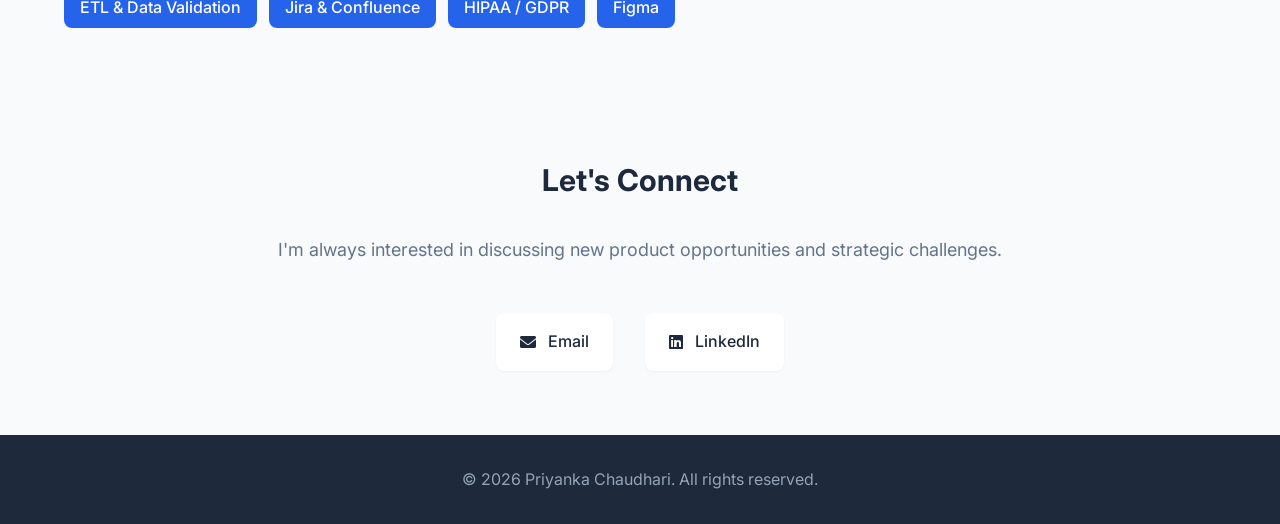
==== commit 2fd96d3e: "Move projects to dedicated projects.html page, add to nav on all pages" ====
--- a/index.html
+++ b/index.html
@@ -26,7 +26,7 @@
                 <a href="index.html" class="nav-link active">Home</a>
                 <a href="resume.html" class="nav-link">Resume</a>
                 <a href="case-studies.html" class="nav-link">Case Studies</a>
-                <a href="#projects" class="nav-link">Projects</a>
+                <a href="projects.html" class="nav-link">Projects</a>
             </div>
             <div class="hamburger" id="hamburger">
                 <span class="bar"></span>
@@ -112,75 +112,6 @@
         </div>
     </section>
 
-    <!-- Projects Section -->
-    <section class="projects" id="projects">
-        <div class="container">
-            <h2 class="section-title">Projects</h2>
-            <div class="projects-grid">
-
-                <!-- Project: Compliance & Regulatory Policy Assistant -->
-                <div class="project-card">
-                    <div class="project-header">
-                        <div class="project-icon">
-                            <i class="fas fa-shield-alt"></i>
-                        </div>
-                        <div class="project-title-group">
-                            <h3 class="project-title">Compliance &amp; Regulatory Policy Assistant</h3>
-                            <div class="project-actions">
-                                <a href="https://zealous-cliff-01e651f0f.7.azurestaticapps.net" target="_blank" rel="noopener noreferrer" class="btn btn-primary btn-sm">
-                                    <i class="fas fa-external-link-alt"></i> Live App
-                                </a>
-                                <a href="https://github.com/chaudharisp/Compliance-AI" target="_blank" rel="noopener noreferrer" class="btn btn-outline btn-sm">
-                                    <i class="fab fa-github"></i> GitHub
-                                </a>
-                            </div>
-                        </div>
-                    </div>
-
-                    <p class="project-description">
-                        A RAG-powered AI assistant that answers HIPAA and GDPR compliance questions using official regulatory documents &mdash; with cited, accurate responses.
-                    </p>
-
-                    <div class="project-subpages">
-                        <h4 class="subpages-label">App Pages</h4>
-                        <div class="subpages-grid">
-                            <a href="https://zealous-cliff-01e651f0f.7.azurestaticapps.net/" target="_blank" rel="noopener noreferrer" class="subpage-link">
-                                <i class="fas fa-comments"></i>
-                                <span class="subpage-name">Chat</span>
-                                <span class="subpage-desc">Ask compliance questions and get AI-generated answers with source citations</span>
-                            </a>
-                            <a href="https://zealous-cliff-01e651f0f.7.azurestaticapps.net/dashboard.html" target="_blank" rel="noopener noreferrer" class="subpage-link">
-                                <i class="fas fa-chart-bar"></i>
-                                <span class="subpage-name">Dashboard</span>
-                                <span class="subpage-desc">View usage statistics, daily request trends, and token consumption charts</span>
-                            </a>
-                            <a href="https://zealous-cliff-01e651f0f.7.azurestaticapps.net/models.html" target="_blank" rel="noopener noreferrer" class="subpage-link">
-                                <i class="fas fa-robot"></i>
-                                <span class="subpage-name">Models</span>
-                                <span class="subpage-desc">Compare AI model tiers, quota limits, and real-time availability status</span>
-                            </a>
-                            <a href="https://zealous-cliff-01e651f0f.7.azurestaticapps.net/about.html" target="_blank" rel="noopener noreferrer" class="subpage-link">
-                                <i class="fas fa-info-circle"></i>
-                                <span class="subpage-name">About</span>
-                                <span class="subpage-desc">Architecture overview, tech stack, RAG pipeline explanation, and deployment details</span>
-                            </a>
-                        </div>
-                    </div>
-
-                    <div class="project-tech">
-                        <span class="tech-tag">Python</span>
-                        <span class="tech-tag">FastAPI</span>
-                        <span class="tech-tag">LlamaIndex</span>
-                        <span class="tech-tag">ChromaDB</span>
-                        <span class="tech-tag">Google Cloud Run</span>
-                        <span class="tech-tag">Azure Static Web Apps</span>
-                    </div>
-                </div>
-
-            </div>
-        </div>
-    </section>
-
     <!-- Contact Section -->
     <section class="contact">
         <div class="container">
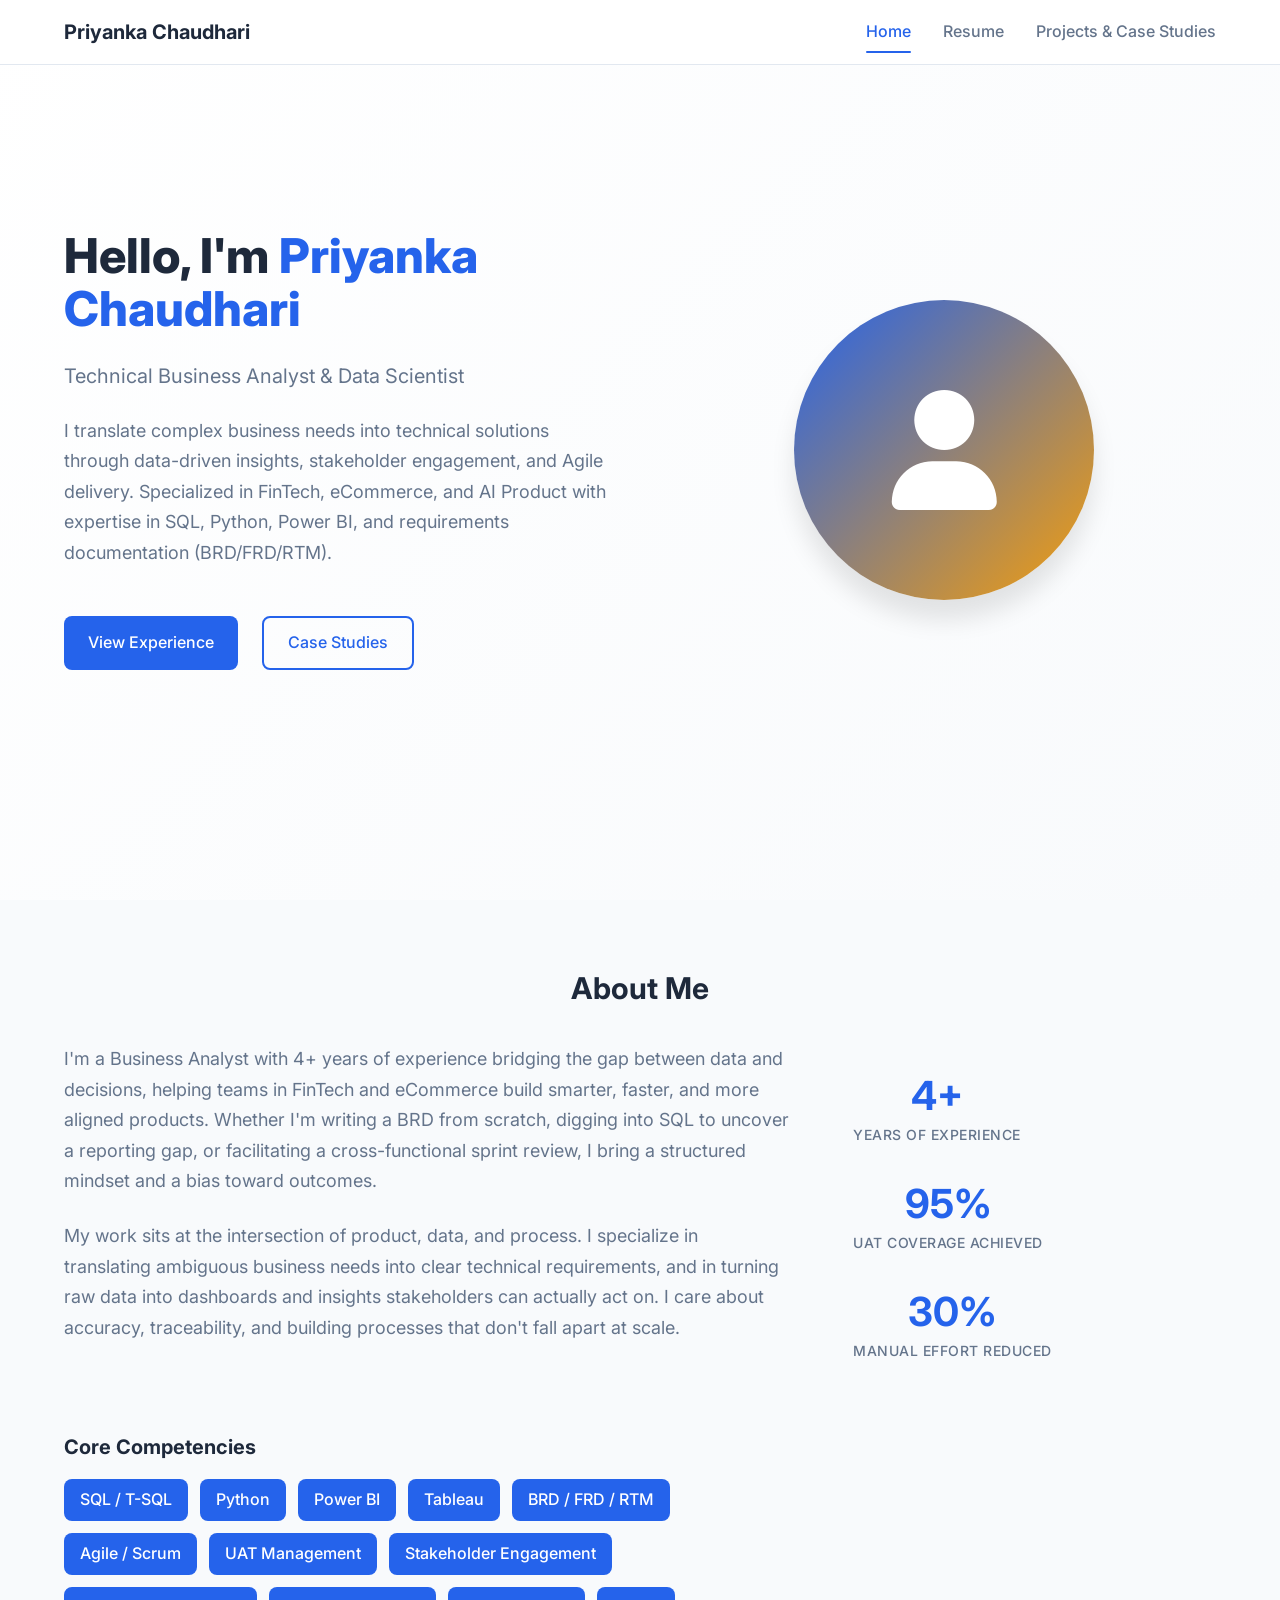
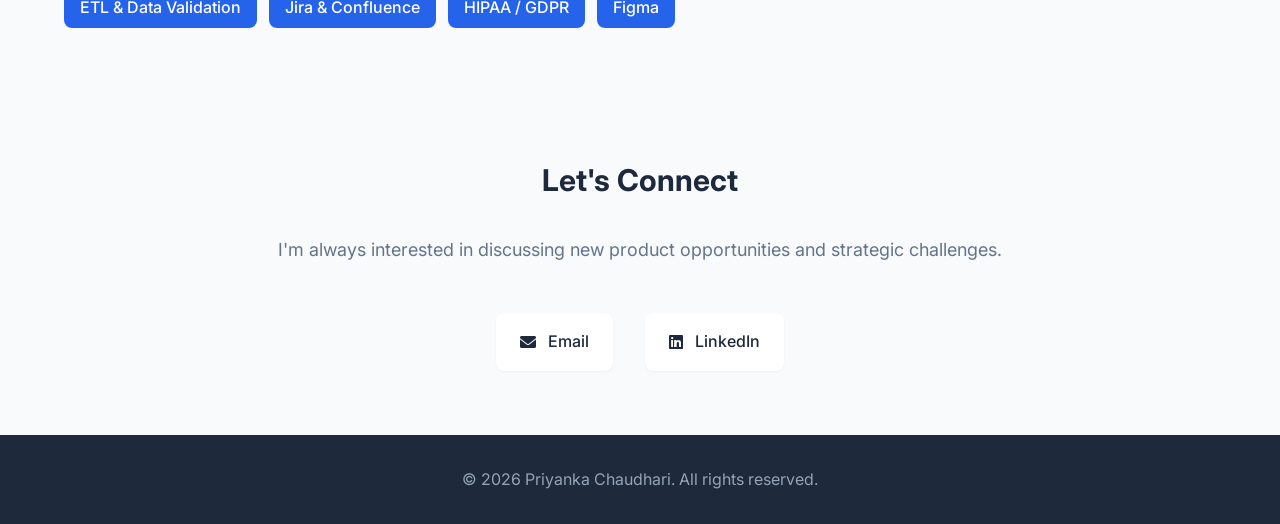
==== commit 9b9f831a: "Merge into Projects & Case Studies page, update nav across all pages" ====
--- a/index.html
+++ b/index.html
@@ -25,8 +25,7 @@
             <div class="nav-menu" id="nav-menu">
                 <a href="index.html" class="nav-link active">Home</a>
                 <a href="resume.html" class="nav-link">Resume</a>
-                <a href="case-studies.html" class="nav-link">Case Studies</a>
-                <a href="projects.html" class="nav-link">Projects</a>
+                <a href="projects.html" class="nav-link">Projects &amp; Case Studies</a>
             </div>
             <div class="hamburger" id="hamburger">
                 <span class="bar"></span>
